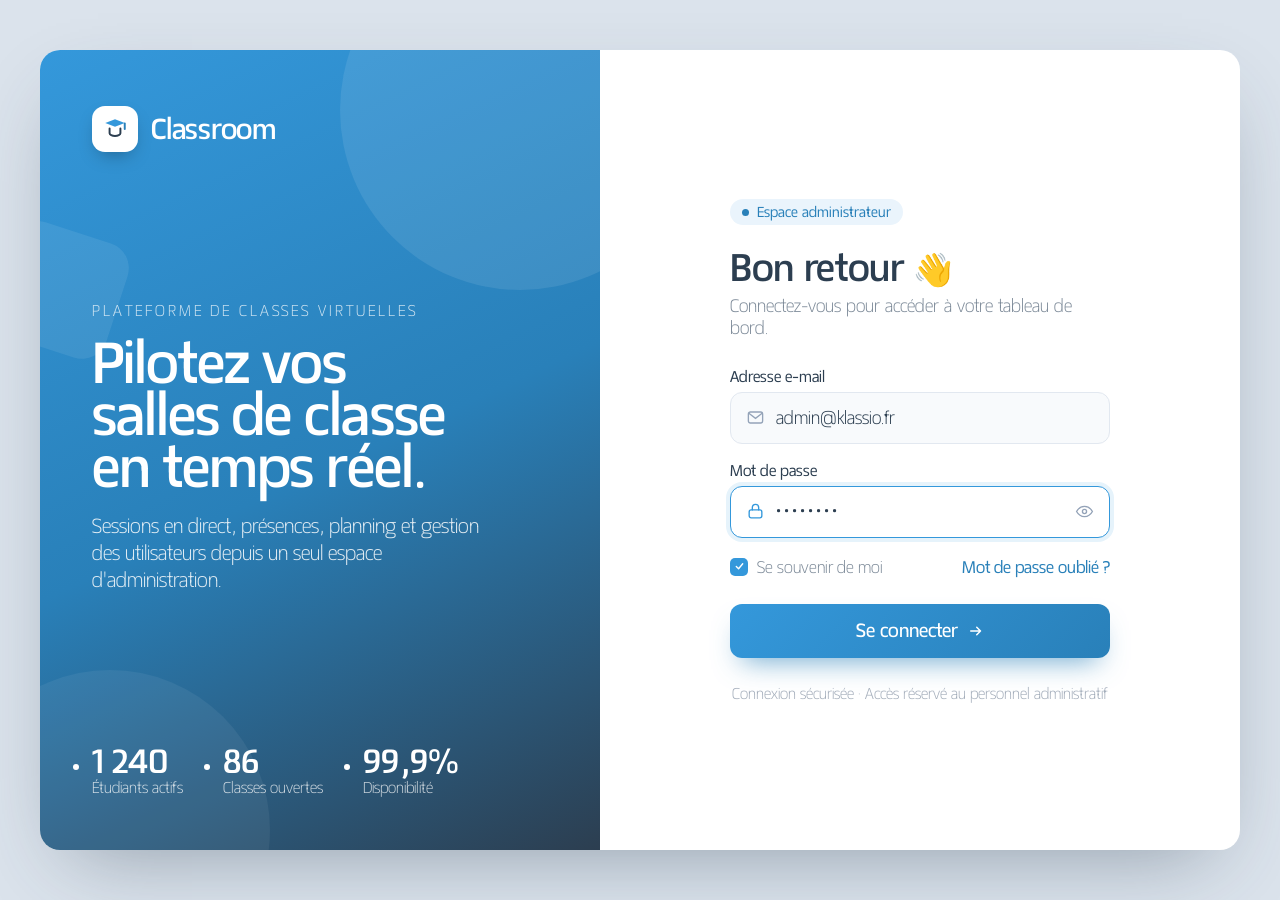
==== index.html @ 861ea229 "first commit" ====
<!DOCTYPE html>
<html lang="fr">
<head>
  <meta charset="utf-8">
  <meta name="viewport" content="width=device-width, initial-scale=1">
  <title>Classroom — Connexion</title>
  <link rel="stylesheet" href="css/style.css">
</head>
<body class="page-login">
  <main class="login-card">

    <!-- Brand panel -->
    <aside class="brand">
      <div class="brand-deco" aria-hidden="true"></div>

      <header class="brand-logo">
        <div class="brand-logo-icon">
          <svg width="26" height="26" viewBox="0 0 24 24" fill="none" aria-hidden="true">
            <path d="M3 6.5 12 3l9 3.5-9 3.5-9-3.5Z" fill="#3498db"/>
            <path d="M7 11.5V16c0 1.1 2.24 2.5 5 2.5s5-1.4 5-2.5v-4.5" stroke="#2c3e50" stroke-width="1.8" stroke-linecap="round" stroke-linejoin="round"/>
            <path d="M21 7v5" stroke="#2980b9" stroke-width="1.8" stroke-linecap="round"/>
          </svg>
        </div>
        <span class="brand-logo-name">Classroom</span>
      </header>

      <div class="brand-content">
        <p class="brand-eyebrow">Plateforme de classes virtuelles</p>
        <h1 class="brand-headline">Pilotez vos<br>salles de classe<br>en temps réel.</h1>
        <p class="brand-desc">Sessions en direct, présences, planning et gestion des utilisateurs depuis un seul espace d'administration.</p>
      </div>

      <ul class="brand-stats">
        <li>
          <div class="brand-stat-num">1 240</div>
          <div class="brand-stat-label">Étudiants actifs</div>
        </li>
        <li>
          <div class="brand-stat-num">86</div>
          <div class="brand-stat-label">Classes ouvertes</div>
        </li>
        <li>
          <div class="brand-stat-num">99,9%</div>
          <div class="brand-stat-label">Disponibilité</div>
        </li>
      </ul>
    </aside>

    <!-- Form panel -->
    <section class="form-panel">
      <form class="form-inner">
        <div class="form-badge">
          <span class="form-badge-dot" aria-hidden="true"></span>
          Espace administrateur
        </div>

        <h2 class="form-title">Bon retour 👋</h2>
        <p class="form-subtitle">Connectez-vous pour accéder à votre tableau de bord.</p>

        <label class="form-label">Adresse e-mail</label>
        <div class="form-field">
          <svg width="19" height="19" viewBox="0 0 24 24" fill="none" aria-hidden="true">
            <rect x="3" y="5" width="18" height="14" rx="2.5" stroke="#94a3b8" stroke-width="1.7"/>
            <path d="m4 7 8 6 8-6" stroke="#94a3b8" stroke-width="1.7" stroke-linecap="round"/>
          </svg>
          <span>admin@klassio.fr</span>
        </div>

        <label class="form-label">Mot de passe</label>
        <div class="form-field active">
          <svg width="19" height="19" viewBox="0 0 24 24" fill="none" aria-hidden="true">
            <rect x="4" y="10" width="16" height="10" rx="2.5" stroke="#3498db" stroke-width="1.7"/>
            <path d="M8 10V7a4 4 0 0 1 8 0v3" stroke="#3498db" stroke-width="1.7" stroke-linecap="round"/>
          </svg>
          <span class="dots">••••••••</span>
          <svg width="19" height="19" viewBox="0 0 24 24" fill="none" aria-hidden="true">
            <path d="M2 12s3.6-6.5 10-6.5S22 12 22 12s-3.6 6.5-10 6.5S2 12 2 12Z" stroke="#94a3b8" stroke-width="1.7"/>
            <circle cx="12" cy="12" r="2.6" stroke="#94a3b8" stroke-width="1.7"/>
          </svg>
        </div>

        <div class="form-row">
          <label class="form-checkbox">
            <span class="checkbox-box">
              <svg width="11" height="11" viewBox="0 0 24 24" fill="none" aria-hidden="true">
                <path d="m5 12 5 5 9-11" stroke="#fff" stroke-width="3" stroke-linecap="round" stroke-linejoin="round"/>
              </svg>
            </span>
            Se souvenir de moi
          </label>
          <a href="#" class="form-link">Mot de passe oublié ?</a>
        </div>

        <button type="button" class="btn-login" onclick="window.location.href='dashboard.html'">
          Se connecter
          <svg width="18" height="18" viewBox="0 0 24 24" fill="none" aria-hidden="true">
            <path d="M5 12h13m0 0-5-5m5 5-5 5" stroke="#fff" stroke-width="2" stroke-linecap="round" stroke-linejoin="round"/>
          </svg>
        </button>

        <footer class="form-footer">
          <p>Connexion sécurisée · Accès réservé au personnel administratif</p>
        </footer>
      </form>
    </section>
  </main>
</body>
</html>
---- css/style.css ----
@import url('https://fonts.googleapis.com/css2?family=Matangi:wght@300..900&display=swap');

html { font-size: 62.5%; }

*, *::before, *::after { box-sizing: border-box; margin: 0; padding: 0; }

body {
  font-family: 'Matangi', system-ui, sans-serif;
  -webkit-font-smoothing: antialiased;
  color: #2c3e50;
  font-size: 1.6rem;
}

a { text-decoration: none; color: inherit; }
button { cursor: pointer; font-family: inherit; }

@keyframes pulse {
  0%, 100% { opacity: 1; }
  50% { opacity: .35; }
}

.pulse { animation: pulse 1.4s infinite; }
.spacer { flex: 1; }

::-webkit-scrollbar { width: 0.6rem; }
::-webkit-scrollbar-track { background: transparent; }
::-webkit-scrollbar-thumb { background: #cbd5e1; border-radius: 0.3rem; }


/* ═══════════════════════════════════════════════
   PAGE LOGIN  (index.html)
═══════════════════════════════════════════════ */

body.page-login {
  background: #dbe3ec;
  display: flex;
  align-items: center;
  justify-content: center;
  min-height: 100vh;
}

.login-card {
  width: 120rem;
  max-width: 100%;
  height: 80rem;
  display: flex;
  background: #fff;
  border-radius: 2rem;
  overflow: hidden;
  box-shadow: 0 3rem 8rem -3rem rgba(44,62,80,.45);
}

/* Brand panel */
.brand {
  position: relative;
  width: 56rem;
  flex: none;
  background: linear-gradient(155deg, #3498db 0%, #2980b9 52%, #2c3e50 100%);
  color: #fff;
  padding: 5.6rem 5.2rem;
  display: flex;
  flex-direction: column;
  justify-content: space-between;
  overflow: hidden;
}

.brand::before {
  content: '';
  position: absolute;
  top: -12rem; right: -10rem;
  width: 36rem; height: 36rem;
  border-radius: 50%;
  background: rgba(255,255,255,.09);
}

.brand::after {
  content: '';
  position: absolute;
  bottom: -14rem; left: -9rem;
  width: 32rem; height: 32rem;
  border-radius: 50%;
  background: rgba(255,255,255,.06);
}

.brand-deco {
  position: absolute;
  top: 18rem; left: -4rem;
  width: 12rem; height: 12rem;
  border-radius: 2.6rem;
  background: rgba(255,255,255,.08);
  transform: rotate(18deg);
}

.brand-logo {
  position: relative;
  display: flex;
  align-items: center;
  gap: 1.3rem;
}

.brand-logo-icon {
  width: 4.6rem; height: 4.6rem;
  border-radius: 1.3rem;
  background: #fff;
  display: flex;
  align-items: center;
  justify-content: center;
  box-shadow: 0 0.8rem 2rem -0.8rem rgba(0,0,0,.4);
}

.brand-logo-name {
  font: 800 2.4rem/1 'Matangi', sans-serif;
  letter-spacing: -.01em;
}

.brand-content { position: relative; }

.brand-eyebrow {
  font: 400 1.3rem/1 'Matangi', sans-serif;
  letter-spacing: .22em;
  text-transform: uppercase;
  opacity: .75;
  margin-bottom: 2rem;
}

.brand-headline {
  font: 800 4.8rem/1.08 'Matangi', sans-serif;
  margin: 0 0 2rem;
  letter-spacing: -.02em;
}

.brand-desc {
  font: 400 1.7rem/1.6 'Matangi', sans-serif;
  opacity: .85;
  max-width: 40rem;
}

.brand-stats {
  position: relative;
  display: flex;
  gap: 4rem;
}

.brand-stat-num {
  font: 800 2.8rem/1 'Matangi', sans-serif;
}

.brand-stat-label {
  font: 400 1.3rem/1 'Matangi', sans-serif;
  opacity: .75;
  margin-top: 0.6rem;
}

/* Form panel */
.form-panel {
  flex: 1;
  display: flex;
  align-items: center;
  justify-content: center;
  padding: 5.2rem 7.2rem;
}

.form-inner { width: 100%; max-width: 38rem; }

.form-badge {
  display: inline-flex;
  align-items: center;
  gap: 0.8rem;
  background: #eaf4fc;
  color: #2980b9;
  font: 600 1.2rem/1 'Matangi', sans-serif;
  padding: 0.7rem 1.2rem;
  border-radius: 2rem;
  margin-bottom: 2.6rem;
}

.form-badge-dot {
  width: 0.7rem; height: 0.7rem;
  border-radius: 50%;
  background: #2980b9;
}

.form-title {
  font: 800 3.2rem/1.1 'Matangi', sans-serif;
  color: #2c3e50;
  margin: 0 0 0.8rem;
  letter-spacing: -.01em;
}

.form-subtitle {
  font: 400 1.5rem/1.5 'Matangi', sans-serif;
  color: #7f8c9a;
  margin: 0 0 3rem;
}

.form-label {
  display: block;
  font: 600 1.3rem/1 'Matangi', sans-serif;
  color: #2c3e50;
  margin-bottom: 0.9rem;
}

.form-field {
  display: flex;
  align-items: center;
  gap: 1.1rem;
  height: 5.2rem;
  border: 0.15rem solid #e2e8f0;
  border-radius: 1.2rem;
  padding: 0 1.5rem;
  margin-bottom: 2rem;
  background: #f8fafc;
}

.form-field.active {
  border-color: #3498db;
  background: #fff;
  box-shadow: 0 0 0 0.4rem rgba(52,152,219,.12);
}

.form-field span {
  font: 400 1.5rem/1 'Matangi', sans-serif;
  color: #2c3e50;
}

.form-field .dots {
  flex: 1;
  font: 600 1.7rem/1 'Matangi', sans-serif;
  color: #2c3e50;
  letter-spacing: .18em;
}

.form-row {
  display: flex;
  align-items: center;
  justify-content: space-between;
  margin-bottom: 2.8rem;
}

.form-checkbox {
  display: flex;
  align-items: center;
  gap: 0.9rem;
  font: 400 1.4rem/1 'Matangi', sans-serif;
  color: #7f8c9a;
  cursor: pointer;
}

.checkbox-box {
  width: 1.8rem; height: 1.8rem;
  border-radius: 0.5rem;
  background: #3498db;
  display: flex;
  align-items: center;
  justify-content: center;
  flex-shrink: 0;
}

.form-link {
  font: 600 1.4rem/1 'Matangi', sans-serif;
  color: #2980b9;
}

.btn-login {
  width: 100%;
  height: 5.4rem;
  border: none;
  border-radius: 1.2rem;
  background: linear-gradient(135deg, #3498db, #2980b9);
  color: #fff;
  font: 700 1.6rem/1 'Matangi', sans-serif;
  display: flex;
  align-items: center;
  justify-content: center;
  gap: 0.9rem;
  box-shadow: 0 1.4rem 2.8rem -1.2rem rgba(41,128,185,.7);
  transition: filter .15s;
}

.btn-login:hover { filter: brightness(1.06); }

.form-footer {
  font: 400 1.3rem/1.5 'Matangi', sans-serif;
  color: #a3adba;
  text-align: center;
  margin: 2.6rem 0 0;
}


/* ═══════════════════════════════════════════════
   PAGE DASHBOARD  (dashboard.html)
═══════════════════════════════════════════════ */

body.page-dashboard {
  background: #eef2f7;
  display: flex;
  height: 100vh;
  overflow: hidden;
}

/* Sidebar */
.sidebar {
  width: 25rem;
  flex: none;
  background: #2c3e50;
  color: #fff;
  display: flex;
  flex-direction: column;
  padding: 2.6rem 0;
  height: 100vh;
}

.sidebar-logo {
  display: flex;
  align-items: center;
  gap: 1.1rem;
  padding: 0 2.4rem 3rem;
}

.sidebar-logo-icon {
  width: 3.8rem; height: 3.8rem;
  border-radius: 1.1rem;
  background: linear-gradient(135deg, #3498db, #2980b9);
  display: flex;
  align-items: center;
  justify-content: center;
}

.sidebar-logo-name { font: 800 2.1rem/1 'Matangi', sans-serif; }

.sidebar-section {
  font: 600 1.1rem/1 'Matangi', sans-serif;
  letter-spacing: .14em;
  text-transform: uppercase;
  color: #7a8ca0;
  padding: 0 2.4rem 1.2rem;
}

.nav-item {
  display: flex;
  align-items: center;
  gap: 1.3rem;
  margin: 0 1.4rem 0.4rem;
  padding: 1.2rem 1.4rem;
  border-radius: 1.1rem;
  color: #b9c5d3;
  font: 500 1.5rem/1 'Matangi', sans-serif;
  transition: background .15s;
}

.nav-item:hover { background: rgba(255,255,255,.06); }

.nav-item.active {
  background: linear-gradient(135deg, #3498db, #2980b9);
  color: #fff;
  font-weight: 600;
  box-shadow: 0 1rem 2rem -1.2rem rgba(52,152,219,.9);
}

.sidebar-user {
  margin: auto 1.4rem 0;
  padding: 1.4rem;
  border-radius: 1.4rem;
  background: rgba(52,152,219,.14);
  border: 0.1rem solid rgba(52,152,219,.3);
}

.sidebar-user-inner { display: flex; align-items: center; gap: 1.1rem; }

.avatar {
  width: 3.8rem; height: 3.8rem;
  border-radius: 50%;
  background: linear-gradient(135deg, #3498db, #2980b9);
  display: flex;
  align-items: center;
  justify-content: center;
  font: 700 1.5rem/1 'Matangi', sans-serif;
  color: #fff;
  flex-shrink: 0;
}

.avatar.lg { width: 4.4rem; height: 4.4rem; font-size: 1.6rem; }

.sidebar-user-name { font: 700 1.4rem/1.2 'Matangi', sans-serif; white-space: nowrap; }
.sidebar-user-role { font: 400 1.2rem/1.2 'Matangi', sans-serif; color: #9fb0c0; }

/* Main */
.main {
  flex: 1;
  display: flex;
  flex-direction: column;
  min-width: 0;
  height: 100vh;
}

/* Topbar */
.topbar {
  height: 7.8rem;
  flex: none;
  background: #fff;
  border-bottom: 0.1rem solid #e6ecf3;
  display: flex;
  align-items: center;
  gap: 2rem;
  padding: 0 3.4rem;
}

.topbar-title { font: 800 2.2rem/1.1 'Matangi', sans-serif; color: #2c3e50; }
.topbar-date  { font: 400 1.3rem/1 'Matangi', sans-serif; color: #94a3b8; margin-top: 0.3rem; }

.search {
  flex: 1;
  max-width: 36rem;
  margin-left: 1.6rem;
  display: flex;
  align-items: center;
  gap: 1rem;
  height: 4.4rem;
  background: #f1f5f9;
  border-radius: 1.2rem;
  padding: 0 1.5rem;
}

.search span { font: 400 1.4rem/1 'Matangi', sans-serif; color: #94a3b8; }

.icon-btn {
  width: 4.4rem; height: 4.4rem;
  border-radius: 1.2rem;
  border: 0.1rem solid #e6ecf3;
  background: #fff;
  position: relative;
  display: flex;
  align-items: center;
  justify-content: center;
}

.notif-dot {
  position: absolute;
  top: 0.9rem; right: 1rem;
  width: 0.8rem; height: 0.8rem;
  border-radius: 50%;
  background: #e74c3c;
  border: 0.2rem solid #fff;
}

.topbar-user { display: flex; align-items: center; gap: 1.1rem; padding-left: 0.6rem; }
.topbar-user-name { font: 700 1.4rem/1.2 'Matangi', sans-serif; color: #2c3e50; }
.topbar-user-role { font: 400 1.2rem/1.2 'Matangi', sans-serif; color: #94a3b8; }

/* Content */
.content { flex: 1; overflow-y: auto; padding: 2.8rem 3.4rem; }

/* Stat cards */
.stats-grid {
  display: grid;
  grid-template-columns: repeat(4, 1fr);
  gap: 2rem;
  margin-bottom: 2.4rem;
}

.stat-card {
  background: #fff;
  border-radius: 1.6rem;
  padding: 2rem;
  box-shadow: 0 0.8rem 2.4rem -1.8rem rgba(44,62,80,.5);
}

.stat-card-top {
  display: flex;
  align-items: center;
  justify-content: space-between;
  margin-bottom: 1.6rem;
}

.stat-icon {
  width: 4.4rem; height: 4.4rem;
  border-radius: 1.2rem;
  display: flex;
  align-items: center;
  justify-content: center;
}

.stat-icon.blue   { background: #eaf4fc; }
.stat-icon.green  { background: #eafaf1; }
.stat-icon.orange { background: #fff4e5; }
.stat-icon.purple { background: #f0ecfb; }

.badge {
  display: inline-flex;
  align-items: center;
  gap: 0.3rem;
  font: 700 1.2rem/1 'Matangi', sans-serif;
  padding: 0.5rem 0.8rem;
  border-radius: 0.8rem;
}

.badge.up   { color: #2ecc71; background: #eafaf1; }
.badge.live { color: #e74c3c; background: #fdeeee; gap: 0.5rem; }

.stat-num   { font: 800 3.4rem/1 'Matangi', sans-serif; color: #2c3e50; }
.stat-label { font: 400 1.4rem/1 'Matangi', sans-serif; color: #94a3b8; margin-top: 0.7rem; }

/* Two-column layout */
.two-col {
  display: grid;
  grid-template-columns: 1.55fr 1fr;
  gap: 2rem;
  margin-bottom: 2.4rem;
}

.card {
  background: #fff;
  border-radius: 1.6rem;
  padding: 2.2rem 2.4rem;
  box-shadow: 0 0.8rem 2.4rem -1.8rem rgba(44,62,80,.5);
}

.card-header {
  display: flex;
  align-items: center;
  justify-content: space-between;
  margin-bottom: 2rem;
}

.card-title { font: 800 1.8rem/1 'Matangi', sans-serif; color: #2c3e50; }

/* Planning */
.week-badge {
  font: 600 1.3rem/1 'Matangi', sans-serif;
  color: #2980b9;
  background: #eaf4fc;
  padding: 0.7rem 1.2rem;
  border-radius: 0.9rem;
}

.planning-grid {
  display: grid;
  grid-template-columns: 4.4rem repeat(5, 1fr);
  gap: 0.8rem;
}

.day-header {
  text-align: center;
  font: 700 1.3rem/1 'Matangi', sans-serif;
  color: #2c3e50;
}

.day-header .day-num { font: 400 1.1rem/1 'Matangi', sans-serif; color: #94a3b8; margin-top: 0.4rem; }
.day-header.today   { color: #3498db; background: #eaf4fc; border-radius: 0.8rem; padding: 0.4rem 0; }
.day-header.today .day-num { color: #3498db; }

.time-label {
  font: 500 1.1rem/1 'Matangi', sans-serif;
  color: #b0bccb;
  text-align: right;
  padding-top: 0.6rem;
}

.slot { border-radius: 0.8rem; padding: 0.8rem 0.9rem; }
.slot-name { font: 700 1.2rem/1.2 'Matangi', sans-serif; color: #2c3e50; }
.slot-sub  { font: 400 1.1rem/1.2 'Matangi', sans-serif; color: #7f8c9a; margin-top: 0.3rem; }

.slot.blue   { background: #eaf4fc; border-left: 0.3rem solid #3498db; }
.slot.green  { background: #eafaf1; border-left: 0.3rem solid #2ecc71; }
.slot.orange { background: #fff4e5; border-left: 0.3rem solid #f39c12; }
.slot.purple { background: #f0ecfb; border-left: 0.3rem solid #8e5fd8; }
.slot.red    { background: #fdeeef; border-left: 0.3rem solid #e74c3c; }

/* Online panel */
.card-online { display: flex; flex-direction: column; }

.online-count {
  display: inline-flex;
  align-items: center;
  gap: 0.6rem;
  font: 700 1.3rem/1 'Matangi', sans-serif;
  color: #2ecc71;
}

.online-sub { font: 400 1.3rem/1.4 'Matangi', sans-serif; color: #94a3b8; margin-bottom: 1.8rem; }

.student-list { display: flex; flex-direction: column; gap: 1.3rem; }

.student-row { display: flex; align-items: center; gap: 1.2rem; }

.student-avatar-wrap { position: relative; }

.status-dot {
  position: absolute;
  bottom: -0.1rem; right: -0.1rem;
  width: 1.2rem; height: 1.2rem;
  border-radius: 50%;
  border: 0.25rem solid #fff;
}

.status-dot.green  { background: #2ecc71; }
.status-dot.orange { background: #f39c12; }

.student-name  { font: 700 1.4rem/1.2 'Matangi', sans-serif; color: #2c3e50; }
.student-class { font: 400 1.2rem/1.2 'Matangi', sans-serif; color: #94a3b8; }
.student-time  { font: 600 1.2rem/1 'Matangi', sans-serif; color: #7f8c9a; }
.student-time.waiting { color: #f39c12; }

.presence-footer { margin-top: auto; padding-top: 1.8rem; }

.presence-row {
  display: flex;
  align-items: center;
  justify-content: space-between;
  font: 600 1.3rem/1 'Matangi', sans-serif;
  color: #7f8c9a;
  margin-bottom: 0.9rem;
}

.presence-row span:last-child { color: #2c3e50; }

.presence-bar { height: 0.9rem; border-radius: 0.6rem; background: #eef2f7; overflow: hidden; }

.presence-fill {
  height: 100%;
  width: 92%;
  background: linear-gradient(90deg, #3498db, #2ecc71);
  border-radius: 0.6rem;
}

/* Classes table */
.classes-card .card-header { margin-bottom: 1.8rem; }

.view-all { font: 600 1.3rem/1 'Matangi', sans-serif; color: #2980b9; }

.class-rows { display: flex; flex-direction: column; gap: 1rem; }

.class-row {
  display: grid;
  grid-template-columns: 1.6fr 1fr 1fr 1.1fr 13rem;
  align-items: center;
  gap: 1.4rem;
  padding: 1.4rem 1.6rem;
  border-radius: 1.2rem;
  background: #f8fafc;
}

.class-icon {
  width: 4rem; height: 4rem;
  border-radius: 1.1rem;
  display: flex;
  align-items: center;
  justify-content: center;
  font: 800 1.5rem/1 'Matangi', sans-serif;
  flex-shrink: 0;
}

.class-icon.blue   { background: #eaf4fc; color: #2980b9; }
.class-icon.green  { background: #eafaf1; color: #27ae60; }
.class-icon.orange { background: #fff4e5; color: #e67e22; }

.class-name  { font: 700 1.5rem/1.2 'Matangi', sans-serif; color: #2c3e50; }
.class-level { font: 400 1.2rem/1.2 'Matangi', sans-serif; color: #94a3b8; }

.col-label { font: 400 1.2rem/1 'Matangi', sans-serif; color: #94a3b8; margin-bottom: 0.3rem; }
.col-val   { font: 600 1.4rem/1 'Matangi', sans-serif; color: #2c3e50; }

.badge-live {
  display: inline-flex;
  align-items: center;
  gap: 0.6rem;
  font: 700 1.2rem/1 'Matangi', sans-serif;
  color: #e74c3c;
  background: #fdeeef;
  padding: 0.6rem 1.1rem;
  border-radius: 2rem;
}

.badge-soon {
  display: inline-flex;
  align-items: center;
  gap: 0.6rem;
  font: 700 1.2rem/1 'Matangi', sans-serif;
  color: #f39c12;
  background: #fff4e5;
  padding: 0.6rem 1.1rem;
  border-radius: 2rem;
}

.btn-join {
  height: 4rem;
  border: none;
  border-radius: 1rem;
  background: linear-gradient(135deg, #3498db, #2980b9);
  color: #fff;
  font: 700 1.4rem/1 'Matangi', sans-serif;
  display: flex;
  align-items: center;
  justify-content: center;
  gap: 0.7rem;
  transition: filter .15s;
}

.btn-join:hover { filter: brightness(1.06); }

.btn-launch {
  height: 4rem;
  border: 0.15rem solid #dbe3ec;
  border-radius: 1rem;
  background: #fff;
  color: #2c3e50;
  font: 700 1.4rem/1 'Matangi', sans-serif;
  display: flex;
  align-items: center;
  justify-content: center;
  gap: 0.7rem;
  transition: background .15s;
}

.btn-launch:hover { background: #f8fafc; }


/* ═══════════════════════════════════════════════
   PAGE CLASSE VIRTUELLE  (classe.html)
═══════════════════════════════════════════════ */

body.page-classe {
  background: #1c2734;
  display: flex;
  flex-direction: column;
  height: 100vh;
  overflow: hidden;
}

/* Header */
.class-header {
  height: 6.6rem;
  flex: none;
  display: flex;
  align-items: center;
  gap: 1.8rem;
  padding: 0 2.4rem;
  background: #2c3e50;
  border-bottom: 0.1rem solid rgba(255,255,255,.07);
}

.rec-badge {
  display: inline-flex;
  align-items: center;
  gap: 0.7rem;
  font: 700 1.3rem/1 'Matangi', sans-serif;
  color: #fff;
  background: #e74c3c;
  padding: 0.7rem 1.2rem;
  border-radius: 0.8rem;
}

.rec-dot {
  width: 0.8rem; height: 0.8rem;
  border-radius: 50%;
  background: #fff;
  animation: pulse 1.4s infinite;
}

.timer { font: 600 1.5rem/1 'Matangi', sans-serif; color: #cfd8e3; }

.divider { width: 0.1rem; height: 2.6rem; background: rgba(255,255,255,.12); }

.class-info-title { font: 800 1.7rem/1.1 'Matangi', sans-serif; color: #fff; }

.class-info-sub { font: 400 1.2rem/1 'Matangi', sans-serif; color: #8fa0b3; margin-top: 0.3rem; }

.connected-count {
  display: flex;
  align-items: center;
  gap: 0.8rem;
  font: 600 1.4rem/1 'Matangi', sans-serif;
  color: #cfd8e3;
  background: rgba(255,255,255,.07);
  padding: 0.9rem 1.4rem;
  border-radius: 1rem;
}

/* Body */
.class-body { flex: 1; display: flex; min-height: 0; }

/* Video area */
.video-area {
  flex: 1;
  display: flex;
  flex-direction: column;
  padding: 2rem;
  gap: 1.4rem;
  min-width: 0;
}

.presenter {
  flex: 1;
  position: relative;
  border-radius: 1.6rem;
  overflow: hidden;
  background: linear-gradient(135deg, #34495e, #2c3e50);
  display: flex;
  align-items: center;
  justify-content: center;
}

.presenter-avatar {
  width: 10.4rem; height: 10.4rem;
  border-radius: 50%;
  background: linear-gradient(135deg, #3498db, #2980b9);
  display: flex;
  align-items: center;
  justify-content: center;
  font: 800 3.8rem/1 'Matangi', sans-serif;
  color: #fff;
  box-shadow: 0 0 0 0.6rem rgba(52,152,219,.25);
}

.presenter-tag {
  position: absolute;
  top: 1.4rem; left: 1.4rem;
  display: flex;
  align-items: center;
  gap: 0.7rem;
  font: 600 1.3rem/1 'Matangi', sans-serif;
  color: #fff;
  background: rgba(0,0,0,.4);
  padding: 0.8rem 1.2rem;
  border-radius: 0.9rem;
}

.online-dot { width: 0.7rem; height: 0.7rem; border-radius: 50%; background: #2ecc71; }

.presenter-name {
  position: absolute;
  bottom: 1.4rem; left: 1.4rem;
  font: 700 1.5rem/1 'Matangi', sans-serif;
  color: #fff;
  background: rgba(0,0,0,.45);
  padding: 0.9rem 1.4rem;
  border-radius: 0.9rem;
}

.screen-share {
  position: absolute;
  bottom: 1.4rem; right: 1.4rem;
  display: flex;
  align-items: center;
  gap: 0.7rem;
  font: 600 1.3rem/1 'Matangi', sans-serif;
  color: #fff;
  background: rgba(52,152,219,.85);
  padding: 0.8rem 1.3rem;
  border-radius: 0.9rem;
}

/* Student tiles */
.student-tiles {
  height: 15rem;
  flex: none;
  display: grid;
  grid-template-columns: repeat(5, 1fr);
  gap: 1.4rem;
}

.tile {
  position: relative;
  border-radius: 1.3rem;
  overflow: hidden;
  display: flex;
  align-items: center;
  justify-content: center;
}

.tile-initials { font: 800 2.4rem/1 'Matangi', sans-serif; color: #fff; }

.tile-name {
  position: absolute;
  bottom: 0.8rem; left: 0.8rem;
  font: 600 1.2rem/1 'Matangi', sans-serif;
  color: #fff;
  background: rgba(0,0,0,.4);
  padding: 0.5rem 0.9rem;
  border-radius: 0.7rem;
}

.tile-mic {
  position: absolute;
  top: 0.8rem; right: 0.8rem;
  width: 2.6rem; height: 2.6rem;
  border-radius: 0.8rem;
  display: flex;
  align-items: center;
  justify-content: center;
}

.tile-more { background: #2c3e50; border: 0.15rem solid rgba(255,255,255,.08); }
.tile-more-label { font: 700 1.5rem/1 'Matangi', sans-serif; color: #8fa0b3; }

.tile-more-sub {
  position: absolute;
  bottom: 0.8rem; left: 0.8rem;
  font: 600 1.2rem/1 'Matangi', sans-serif;
  color: #8fa0b3;
}

/* Right sidebar */
.sidebar-right {
  width: 32rem;
  flex: none;
  background: #243141;
  border-left: 0.1rem solid rgba(255,255,255,.07);
  display: flex;
  flex-direction: column;
}

.sidebar-tabs {
  display: flex;
  padding: 1.6rem 1.8rem 0;
  gap: 2.2rem;
  border-bottom: 0.1rem solid rgba(255,255,255,.07);
}

.tab { font: 500 1.4rem/1 'Matangi', sans-serif; color: #8fa0b3; padding-bottom: 1.4rem; cursor: pointer; }
.tab.active { font-weight: 700; color: #fff; border-bottom: 0.25rem solid #3498db; }

.participants { padding: 1.2rem 1.2rem 0; display: flex; flex-direction: column; gap: 0.2rem; }

.participant { display: flex; align-items: center; gap: 1.1rem; padding: 0.9rem 1rem; border-radius: 1rem; }
.participant.hand-raised { background: rgba(243,156,18,.12); }

.p-avatar {
  width: 3.4rem; height: 3.4rem;
  border-radius: 50%;
  display: flex;
  align-items: center;
  justify-content: center;
  font: 700 1.2rem/1 'Matangi', sans-serif;
  color: #fff;
  flex-shrink: 0;
}

.p-name { flex: 1; font: 600 1.3rem/1 'Matangi', sans-serif; color: #dbe3ec; }

/* Chat */
.chat-section {
  margin-top: auto;
  border-top: 0.1rem solid rgba(255,255,255,.07);
  padding: 1.6rem 1.6rem 1.8rem;
}

.chat-title {
  font: 700 1.2rem/1 'Matangi', sans-serif;
  color: #8fa0b3;
  letter-spacing: .08em;
  text-transform: uppercase;
  margin-bottom: 1.4rem;
}

.chat-messages { display: flex; flex-direction: column; gap: 1.2rem; margin-bottom: 1.4rem; }

.chat-msg-author { font: 700 1.2rem/1 'Matangi', sans-serif; margin-bottom: 0.4rem; }
.chat-msg-author.blue  { color: #3498db; }
.chat-msg-author.green { color: #2ecc71; }

.chat-bubble {
  font: 400 1.3rem/1.4 'Matangi', sans-serif;
  color: #cfd8e3;
  padding: 0.9rem 1.2rem;
  border-radius: 1rem;
  border-top-left-radius: 0.2rem;
}

.chat-bubble.default { background: rgba(255,255,255,.06); }
.chat-bubble.teacher { background: rgba(52,152,219,.18); }

.chat-input {
  display: flex;
  align-items: center;
  gap: 0.9rem;
  height: 4.4rem;
  background: rgba(255,255,255,.07);
  border-radius: 1.2rem;
  padding: 0 1.4rem;
}

.chat-input-placeholder { flex: 1; font: 400 1.3rem/1 'Matangi', sans-serif; color: #7f8c9a; }

/* Control bar */
.control-bar {
  height: 8.2rem;
  flex: none;
  background: #2c3e50;
  border-top: 0.1rem solid rgba(255,255,255,.07);
  display: flex;
  align-items: center;
  justify-content: center;
  gap: 1.4rem;
}

.ctrl-btn {
  display: flex;
  flex-direction: column;
  align-items: center;
  gap: 0.6rem;
  width: 6.4rem;
  background: none;
  border: none;
  cursor: pointer;
}

.ctrl-icon {
  width: 4.8rem; height: 4.8rem;
  border-radius: 1.4rem;
  background: rgba(255,255,255,.1);
  display: flex;
  align-items: center;
  justify-content: center;
  font-size: 2.2rem;
  transition: background .15s;
}

.ctrl-icon:hover { background: rgba(255,255,255,.18); }

.ctrl-icon.active {
  background: rgba(52,152,219,.25);
  border: 0.15rem solid #3498db;
}

.ctrl-label { font: 500 1.1rem/1 'Matangi', sans-serif; color: #cfd8e3; }
.ctrl-label.active { color: #3498db; }

.ctrl-divider { width: 0.1rem; height: 4.4rem; background: rgba(255,255,255,.12); margin: 0 0.8rem; }

.btn-end {
  display: flex;
  align-items: center;
  gap: 0.9rem;
  height: 4.8rem;
  padding: 0 2.2rem;
  border-radius: 1.4rem;
  background: #e74c3c;
  border: none;
  color: #fff;
  font: 700 1.5rem/1 'Matangi', sans-serif;
  cursor: pointer;
  transition: filter .15s;
}

.btn-end:hover { filter: brightness(1.08); }
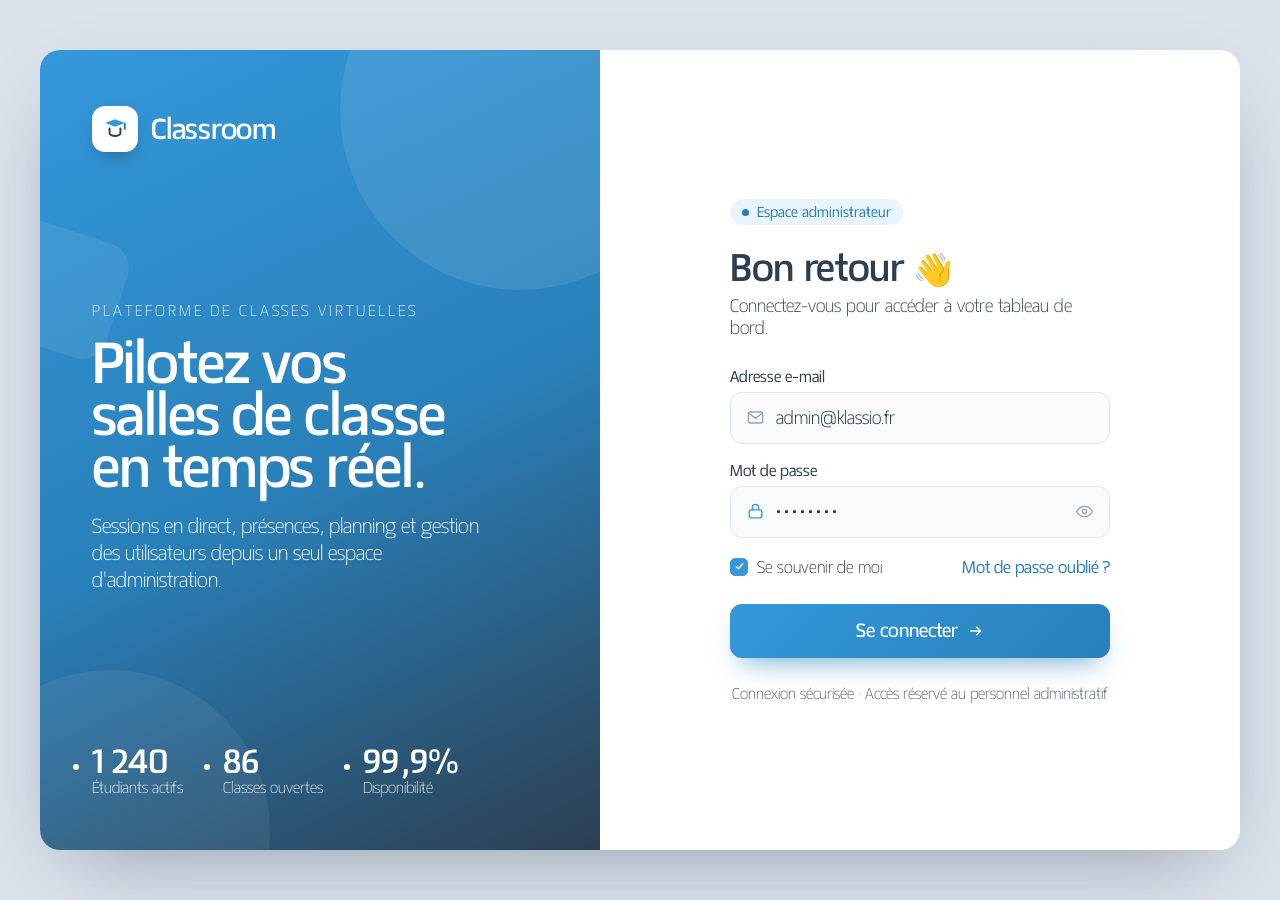
==== commit 4905f41d: "formulaire" ====
--- a/index.html
+++ b/index.html
@@ -5,6 +5,12 @@
   <meta name="viewport" content="width=device-width, initial-scale=1">
   <title>Classroom — Connexion</title>
   <link rel="stylesheet" href="css/style.css">
+  <link rel="icon" type="image/svg+xml" href="favicon/favicon.svg">
+  <link rel="icon" type="image/png" sizes="32x32" href="favicon/favicon-32x32.png">
+  <link rel="icon" type="image/png" sizes="16x16" href="favicon/favicon-16x16.png">
+  <link rel="shortcut icon" href="favicon/favicon.ico">
+  <link rel="apple-touch-icon" sizes="180x180" href="favicon/apple-touch-icon.png">
+  <link rel="manifest" href="favicon/site.webmanifest">
 </head>
 <body class="page-login">
   <main class="login-card">
@@ -54,25 +60,25 @@
           Espace administrateur
         </div>
 
-        <h2 class="form-title">Bon retour 👋</h2>
+        <h2 class="form-title">Bon retour <span aria-hidden="true">👋</span></h2>
         <p class="form-subtitle">Connectez-vous pour accéder à votre tableau de bord.</p>
 
-        <label class="form-label">Adresse e-mail</label>
+        <label class="form-label" for="email">Adresse e-mail</label>
         <div class="form-field">
           <svg width="19" height="19" viewBox="0 0 24 24" fill="none" aria-hidden="true">
             <rect x="3" y="5" width="18" height="14" rx="2.5" stroke="#94a3b8" stroke-width="1.7"/>
             <path d="m4 7 8 6 8-6" stroke="#94a3b8" stroke-width="1.7" stroke-linecap="round"/>
           </svg>
-          <span>admin@klassio.fr</span>
+          <input type="email" id="email" name="email" autocomplete="email" value="admin@klassio.fr">
         </div>
 
-        <label class="form-label">Mot de passe</label>
-        <div class="form-field active">
+        <label class="form-label" for="password">Mot de passe</label>
+        <div class="form-field">
           <svg width="19" height="19" viewBox="0 0 24 24" fill="none" aria-hidden="true">
             <rect x="4" y="10" width="16" height="10" rx="2.5" stroke="#3498db" stroke-width="1.7"/>
             <path d="M8 10V7a4 4 0 0 1 8 0v3" stroke="#3498db" stroke-width="1.7" stroke-linecap="round"/>
           </svg>
-          <span class="dots">••••••••</span>
+          <input type="password" id="password" name="password" autocomplete="current-password" value="password">
           <svg width="19" height="19" viewBox="0 0 24 24" fill="none" aria-hidden="true">
             <path d="M2 12s3.6-6.5 10-6.5S22 12 22 12s-3.6 6.5-10 6.5S2 12 2 12Z" stroke="#94a3b8" stroke-width="1.7"/>
             <circle cx="12" cy="12" r="2.6" stroke="#94a3b8" stroke-width="1.7"/>
@@ -81,8 +87,9 @@
 
         <div class="form-row">
           <label class="form-checkbox">
-            <span class="checkbox-box">
-              <svg width="11" height="11" viewBox="0 0 24 24" fill="none" aria-hidden="true">
+            <input type="checkbox" id="remember" class="checkbox-input" checked>
+            <span class="checkbox-box" aria-hidden="true">
+              <svg width="11" height="11" viewBox="0 0 24 24" fill="none">
                 <path d="m5 12 5 5 9-11" stroke="#fff" stroke-width="3" stroke-linecap="round" stroke-linejoin="round"/>
               </svg>
             </span>
--- a/css/style.css
+++ b/css/style.css
@@ -189,7 +189,7 @@
 
 .form-subtitle {
   font: 400 1.5rem/1.5 'Matangi', sans-serif;
-  color: #7f8c9a;
+  color: #475569;
   margin: 0 0 3rem;
 }
 
@@ -212,22 +212,29 @@
   background: #f8fafc;
 }
 
-.form-field.active {
+.form-field:focus-within {
   border-color: #3498db;
   background: #fff;
   box-shadow: 0 0 0 0.4rem rgba(52,152,219,.12);
 }
 
-.form-field span {
+.form-field input {
+  flex: 1;
+  min-width: 0;
+  border: none;
+  outline: none;
+  background: transparent;
   font: 400 1.5rem/1 'Matangi', sans-serif;
   color: #2c3e50;
 }
 
-.form-field .dots {
-  flex: 1;
+.form-field input[type="password"] {
   font: 600 1.7rem/1 'Matangi', sans-serif;
-  color: #2c3e50;
   letter-spacing: .18em;
+}
+
+.form-field input::placeholder {
+  color: #94a3b8;
 }
 
 .form-row {
@@ -242,18 +249,42 @@
   align-items: center;
   gap: 0.9rem;
   font: 400 1.4rem/1 'Matangi', sans-serif;
-  color: #7f8c9a;
+  color: #475569;
   cursor: pointer;
+}
+
+.checkbox-input {
+  position: absolute;
+  width: 1px; height: 1px;
+  margin: -1px;
+  overflow: hidden;
+  clip: rect(0,0,0,0);
+  white-space: nowrap;
 }
 
 .checkbox-box {
   width: 1.8rem; height: 1.8rem;
   border-radius: 0.5rem;
+  background: #fff;
+  border: 0.15rem solid #e2e8f0;
+  display: flex;
+  align-items: center;
+  justify-content: center;
+  flex-shrink: 0;
+}
+
+.checkbox-box svg { opacity: 0; transition: opacity .1s; }
+
+.checkbox-input:checked + .checkbox-box {
   background: #3498db;
-  display: flex;
-  align-items: center;
-  justify-content: center;
-  flex-shrink: 0;
+  border-color: #3498db;
+}
+
+.checkbox-input:checked + .checkbox-box svg { opacity: 1; }
+
+.checkbox-input:focus-visible + .checkbox-box {
+  outline: 2px solid #2980b9;
+  outline-offset: 2px;
 }
 
 .form-link {
@@ -281,7 +312,7 @@
 
 .form-footer {
   font: 400 1.3rem/1.5 'Matangi', sans-serif;
-  color: #a3adba;
+  color: #64748b;
   text-align: center;
   margin: 2.6rem 0 0;
 }
@@ -406,7 +437,7 @@
 }
 
 .topbar-title { font: 800 2.2rem/1.1 'Matangi', sans-serif; color: #2c3e50; }
-.topbar-date  { font: 400 1.3rem/1 'Matangi', sans-serif; color: #94a3b8; margin-top: 0.3rem; }
+.topbar-date  { font: 400 1.3rem/1 'Matangi', sans-serif; color: #475569; margin-top: 0.3rem; }
 
 .search {
   flex: 1;
@@ -421,7 +452,7 @@
   padding: 0 1.5rem;
 }
 
-.search span { font: 400 1.4rem/1 'Matangi', sans-serif; color: #94a3b8; }
+.search span { font: 400 1.4rem/1 'Matangi', sans-serif; color: #475569; }
 
 .icon-btn {
   width: 4.4rem; height: 4.4rem;
@@ -445,7 +476,7 @@
 
 .topbar-user { display: flex; align-items: center; gap: 1.1rem; padding-left: 0.6rem; }
 .topbar-user-name { font: 700 1.4rem/1.2 'Matangi', sans-serif; color: #2c3e50; }
-.topbar-user-role { font: 400 1.2rem/1.2 'Matangi', sans-serif; color: #94a3b8; }
+.topbar-user-role { font: 400 1.2rem/1.2 'Matangi', sans-serif; color: #475569; }
 
 /* Content */
 .content { flex: 1; overflow-y: auto; padding: 2.8rem 3.4rem; }
@@ -494,11 +525,11 @@
   border-radius: 0.8rem;
 }
 
-.badge.up   { color: #2ecc71; background: #eafaf1; }
-.badge.live { color: #e74c3c; background: #fdeeee; gap: 0.5rem; }
+.badge.up   { color: #166534; background: #eafaf1; }
+.badge.live { color: #b91c1c; background: #fdeeee; gap: 0.5rem; }
 
 .stat-num   { font: 800 3.4rem/1 'Matangi', sans-serif; color: #2c3e50; }
-.stat-label { font: 400 1.4rem/1 'Matangi', sans-serif; color: #94a3b8; margin-top: 0.7rem; }
+.stat-label { font: 400 1.4rem/1 'Matangi', sans-serif; color: #475569; margin-top: 0.7rem; }
 
 /* Two-column layout */
 .two-col {
@@ -545,7 +576,7 @@
   color: #2c3e50;
 }
 
-.day-header .day-num { font: 400 1.1rem/1 'Matangi', sans-serif; color: #94a3b8; margin-top: 0.4rem; }
+.day-header .day-num { font: 400 1.1rem/1 'Matangi', sans-serif; color: #475569; margin-top: 0.4rem; }
 .day-header.today   { color: #3498db; background: #eaf4fc; border-radius: 0.8rem; padding: 0.4rem 0; }
 .day-header.today .day-num { color: #3498db; }
 
@@ -558,7 +589,7 @@
 
 .slot { border-radius: 0.8rem; padding: 0.8rem 0.9rem; }
 .slot-name { font: 700 1.2rem/1.2 'Matangi', sans-serif; color: #2c3e50; }
-.slot-sub  { font: 400 1.1rem/1.2 'Matangi', sans-serif; color: #7f8c9a; margin-top: 0.3rem; }
+.slot-sub  { font: 400 1.1rem/1.2 'Matangi', sans-serif; color: #475569; margin-top: 0.3rem; }
 
 .slot.blue   { background: #eaf4fc; border-left: 0.3rem solid #3498db; }
 .slot.green  { background: #eafaf1; border-left: 0.3rem solid #2ecc71; }
@@ -577,7 +608,7 @@
   color: #2ecc71;
 }
 
-.online-sub { font: 400 1.3rem/1.4 'Matangi', sans-serif; color: #94a3b8; margin-bottom: 1.8rem; }
+.online-sub { font: 400 1.3rem/1.4 'Matangi', sans-serif; color: #475569; margin-bottom: 1.8rem; }
 
 .student-list { display: flex; flex-direction: column; gap: 1.3rem; }
 
@@ -597,9 +628,9 @@
 .status-dot.orange { background: #f39c12; }
 
 .student-name  { font: 700 1.4rem/1.2 'Matangi', sans-serif; color: #2c3e50; }
-.student-class { font: 400 1.2rem/1.2 'Matangi', sans-serif; color: #94a3b8; }
-.student-time  { font: 600 1.2rem/1 'Matangi', sans-serif; color: #7f8c9a; }
-.student-time.waiting { color: #f39c12; }
+.student-class { font: 400 1.2rem/1.2 'Matangi', sans-serif; color: #475569; }
+.student-time  { font: 600 1.2rem/1 'Matangi', sans-serif; color: #475569; }
+.student-time.waiting { color: #b45309; }
 
 .presence-footer { margin-top: auto; padding-top: 1.8rem; }
 
@@ -608,7 +639,7 @@
   align-items: center;
   justify-content: space-between;
   font: 600 1.3rem/1 'Matangi', sans-serif;
-  color: #7f8c9a;
+  color: #475569;
   margin-bottom: 0.9rem;
 }
 
@@ -655,9 +686,9 @@
 .class-icon.orange { background: #fff4e5; color: #e67e22; }
 
 .class-name  { font: 700 1.5rem/1.2 'Matangi', sans-serif; color: #2c3e50; }
-.class-level { font: 400 1.2rem/1.2 'Matangi', sans-serif; color: #94a3b8; }
-
-.col-label { font: 400 1.2rem/1 'Matangi', sans-serif; color: #94a3b8; margin-bottom: 0.3rem; }
+.class-level { font: 400 1.2rem/1.2 'Matangi', sans-serif; color: #475569; }
+
+.col-label { font: 400 1.2rem/1 'Matangi', sans-serif; color: #475569; margin-bottom: 0.3rem; }
 .col-val   { font: 600 1.4rem/1 'Matangi', sans-serif; color: #2c3e50; }
 
 .badge-live {
@@ -665,7 +696,7 @@
   align-items: center;
   gap: 0.6rem;
   font: 700 1.2rem/1 'Matangi', sans-serif;
-  color: #e74c3c;
+  color: #b91c1c;
   background: #fdeeef;
   padding: 0.6rem 1.1rem;
   border-radius: 2rem;
@@ -676,7 +707,7 @@
   align-items: center;
   gap: 0.6rem;
   font: 700 1.2rem/1 'Matangi', sans-serif;
-  color: #f39c12;
+  color: #b45309;
   background: #fff4e5;
   padding: 0.6rem 1.1rem;
   border-radius: 2rem;
